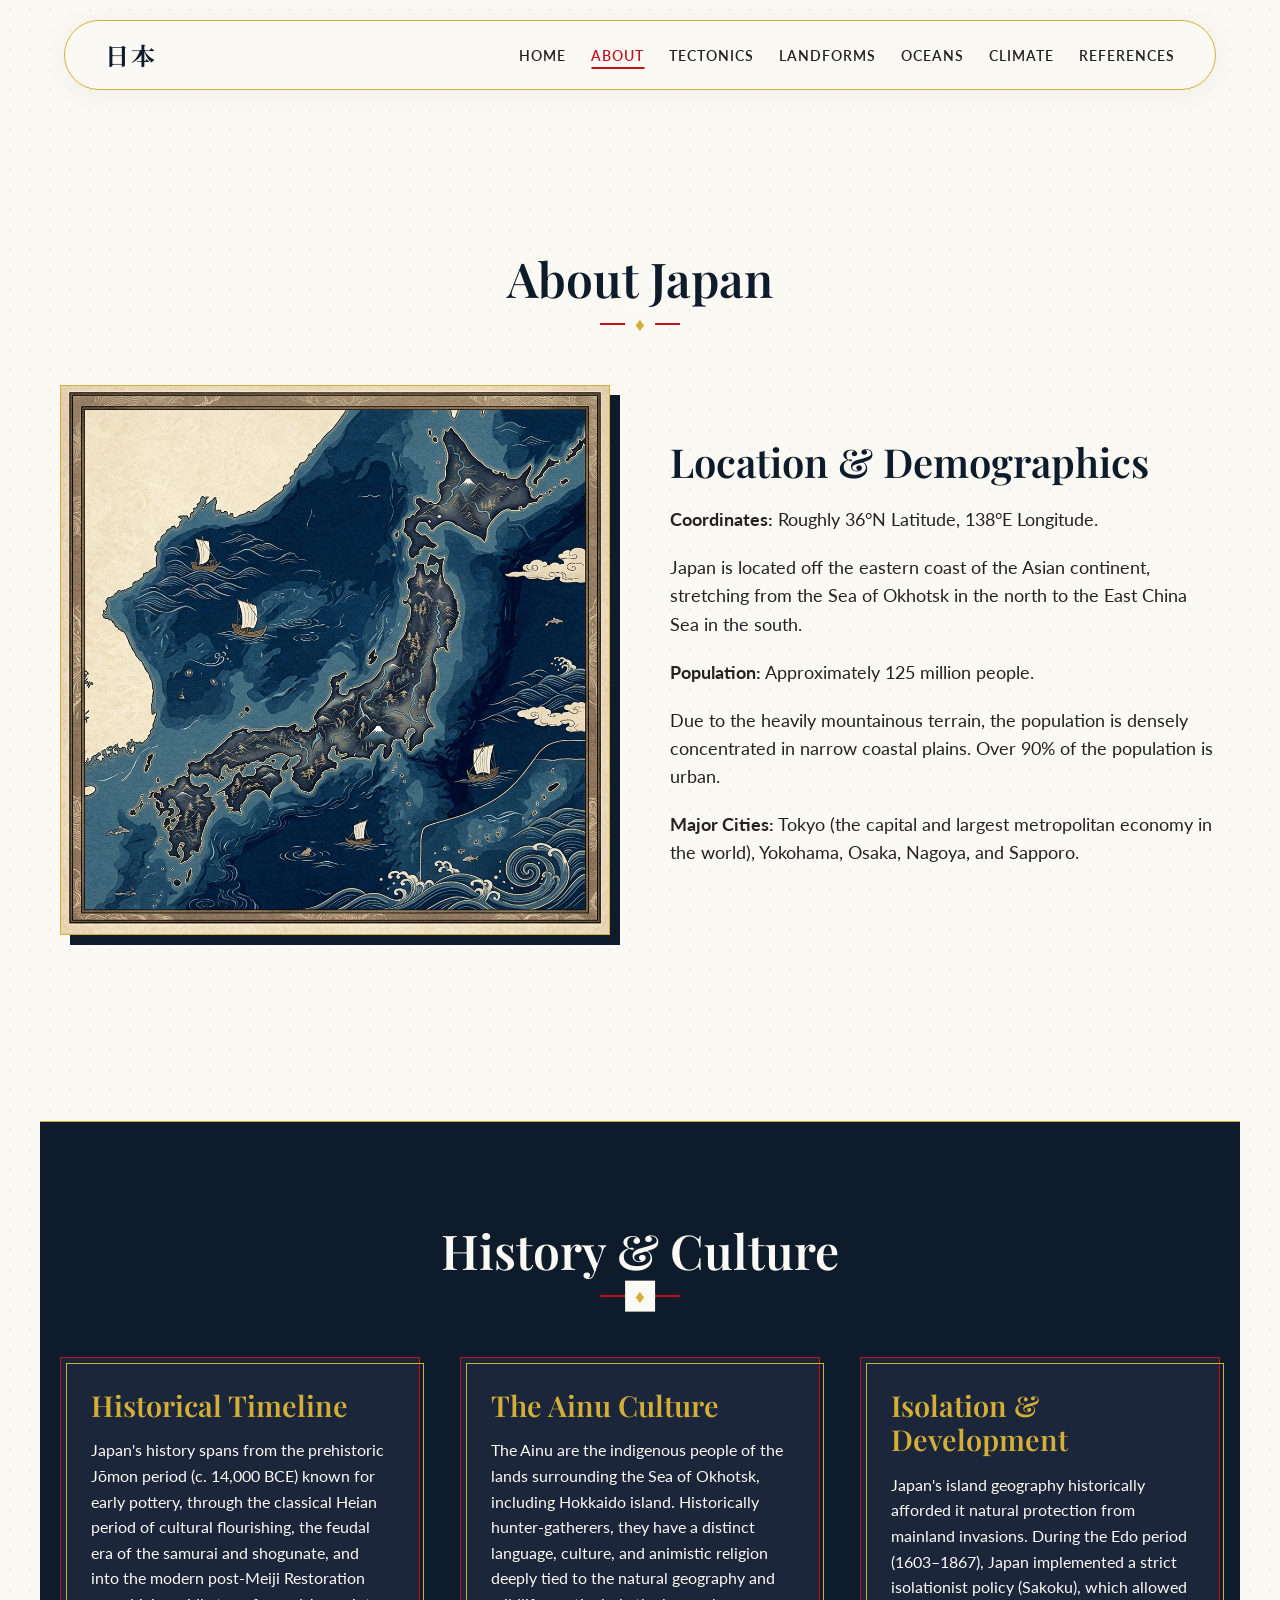
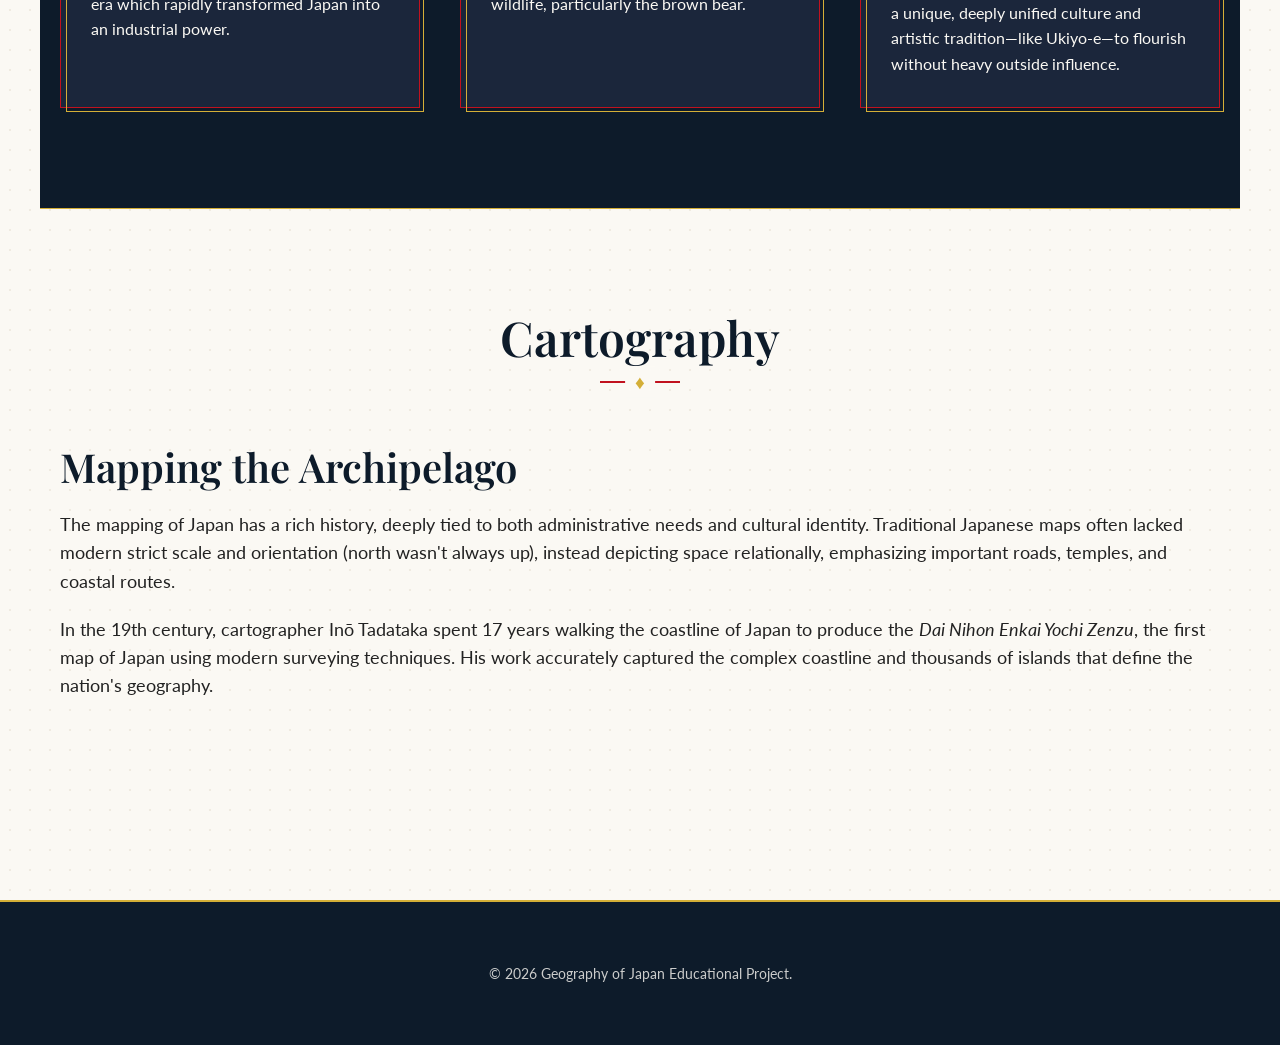
==== about.html @ 027a920c "1st draft w/ less animation" ====
<!DOCTYPE html>
<html lang="en">
<head>
  <meta charset="UTF-8">
  <meta name="viewport" content="width=device-width, initial-scale=1.0">
  <title>Geography of Japan | About</title>
  <link rel="stylesheet" href="style.css">
</head>
<body>

  <header>
    <div class="logo">日本</div>
    <nav>
      <ul>
        <li><a href="index.html">Home</a></li>
        <li><a href="about.html" class="active">About</a></li>
        <li><a href="geographic.html">Tectonics</a></li>
        <li><a href="water.html">Landforms</a></li>
        <li><a href="ocean.html">Oceans</a></li>
        <li><a href="climate.html">Climate</a></li>
        <li><a href="references.html">References</a></li>
      </ul>
    </nav>
  </header>

  <main style="padding-top: 150px;">
    
    <section>
      <div class="section-header fade-in">
        <h2>About Japan</h2>
        <div class="divider"></div>
      </div>
      
      <div class="split-layout fade-in">
        <div class="split-image">
          <img src="assets/images/map.png" alt="Stylized map of Japan">
        </div>
        <div class="split-text">
          <h3>Location & Demographics</h3>
          <p><strong>Coordinates:</strong> Roughly 36°N Latitude, 138°E Longitude.</p>
          <p>Japan is located off the eastern coast of the Asian continent, stretching from the Sea of Okhotsk in the north to the East China Sea in the south.</p>
          <p><strong>Population:</strong> Approximately 125 million people.</p>
          <p>Due to the heavily mountainous terrain, the population is densely concentrated in narrow coastal plains. Over 90% of the population is urban.</p>
          <p><strong>Major Cities:</strong> Tokyo (the capital and largest metropolitan economy in the world), Yokohama, Osaka, Nagoya, and Sapporo.</p>
        </div>
      </div>
    </section>

    <section class="dark-section">
      <div class="section-header fade-in">
        <h2>History & Culture</h2>
        <div class="divider"></div>
      </div>

      <div class="cards-grid">
        <div class="card fade-in">
          <h3>Historical Timeline</h3>
          <p>Japan's history spans from the prehistoric Jōmon period (c. 14,000 BCE) known for early pottery, through the classical Heian period of cultural flourishing, the feudal era of the samurai and shogunate, and into the modern post-Meiji Restoration era which rapidly transformed Japan into an industrial power.</p>
        </div>
        <div class="card fade-in">
          <h3>The Ainu Culture</h3>
          <p>The Ainu are the indigenous people of the lands surrounding the Sea of Okhotsk, including Hokkaido island. Historically hunter-gatherers, they have a distinct language, culture, and animistic religion deeply tied to the natural geography and wildlife, particularly the brown bear.</p>
        </div>
        <div class="card fade-in">
          <h3>Isolation & Development</h3>
          <p>Japan's island geography historically afforded it natural protection from mainland invasions. During the Edo period (1603–1867), Japan implemented a strict isolationist policy (Sakoku), which allowed a unique, deeply unified culture and artistic tradition—like Ukiyo-e—to flourish without heavy outside influence.</p>
        </div>
      </div>
    </section>

    <section>
      <div class="section-header fade-in">
        <h2>Cartography</h2>
        <div class="divider"></div>
      </div>
      
      <div class="split-layout reverse fade-in">
        <div class="split-text">
          <h3>Mapping the Archipelago</h3>
          <p>The mapping of Japan has a rich history, deeply tied to both administrative needs and cultural identity. Traditional Japanese maps often lacked modern strict scale and orientation (north wasn't always up), instead depicting space relationally, emphasizing important roads, temples, and coastal routes.</p>
          <p>In the 19th century, cartographer Inō Tadataka spent 17 years walking the coastline of Japan to produce the <em>Dai Nihon Enkai Yochi Zenzu</em>, the first map of Japan using modern surveying techniques. His work accurately captured the complex coastline and thousands of islands that define the nation's geography.</p>
        </div>
      </div>
    </section>

  </main>

  <footer>
    <p>&copy; 2026 Geography of Japan Educational Project.</p>
  </footer>

  <script src="script.js"></script>
</body>
</html>
---- style.css ----
@import url('https://fonts.googleapis.com/css2?family=Playfair+Display:ital,wght@0,400;0,600;0,700;1,400&family=Noto+Serif+JP:wght@300;400;600;700&family=Lato:wght@300;400;700&display=swap');

:root {
  --bg-cream: #fbf9f4;
  --bg-cream-dark: #f0ebe1;
  --indigo: #0d1b2a;
  --indigo-light: #1b263b;
  --crimson: #c1121f;
  --crimson-dark: #780000;
  --gold: #d4af37;
  --text-dark: #222222;
  --text-light: #fbf9f4;
  
  --font-heading: 'Playfair Display', 'Noto Serif JP', serif;
  --font-body: 'Lato', sans-serif;
  
  --border-gold: 1px solid var(--gold);
}

* {
  margin: 0;
  padding: 0;
  box-sizing: border-box;
}

body {
  font-family: var(--font-body);
  background-color: var(--bg-cream);
  color: var(--text-dark);
  line-height: 1.6;
  overflow-x: hidden;
  /* Subtle noise texture via multiple backgrounds */
  background-image: radial-gradient(var(--bg-cream-dark) 1px, transparent 1px);
  background-size: 20px 20px;
}

h1, h2, h3, h4, h5, h6 {
  font-family: var(--font-heading);
  font-weight: 600;
  line-height: 1.2;
}

a {
  text-decoration: none;
  color: inherit;
}

/* Navigation Bar */
header {
  position: fixed;
  top: 20px;
  left: 50%;
  transform: translateX(-50%);
  width: 90%;
  max-width: 1200px;
  background-color: rgba(251, 249, 244, 0.95);
  backdrop-filter: blur(10px);
  border: var(--border-gold);
  border-radius: 40px;
  padding: 15px 40px;
  display: flex;
  justify-content: space-between;
  align-items: center;
  z-index: 1000;
  box-shadow: 0 4px 30px rgba(0, 0, 0, 0.05);
  transition: all 0.3s ease;
}

.logo {
  font-family: var(--font-heading);
  font-size: 1.5rem;
  font-weight: 700;
  color: var(--indigo);
  letter-spacing: 2px;
}

nav ul {
  display: flex;
  list-style: none;
  gap: 25px;
}

nav a {
  font-size: 0.9rem;
  font-weight: 600;
  text-transform: uppercase;
  letter-spacing: 1px;
  color: var(--text-dark);
  position: relative;
  padding-bottom: 5px;
  transition: color 0.3s ease;
}

nav a::after {
  content: '';
  position: absolute;
  bottom: 0;
  left: 50%;
  width: 0;
  height: 2px;
  background-color: var(--crimson);
  transition: all 0.3s ease;
  transform: translateX(-50%);
}

nav a:hover, nav a.active {
  color: var(--crimson);
}

nav a:hover::after, nav a.active::after {
  width: 100%;
}

/* Buttons */
.btn {
  display: inline-block;
  padding: 12px 30px;
  background-color: var(--indigo);
  color: var(--text-light);
  font-family: var(--font-heading);
  text-transform: uppercase;
  letter-spacing: 2px;
  border: 1px solid var(--indigo);
  border-radius: 0;
  position: relative;
  overflow: hidden;
  transition: all 0.4s ease;
  z-index: 1;
}

.btn::before {
  content: '';
  position: absolute;
  top: 0;
  left: 0;
  width: 0%;
  height: 100%;
  background-color: var(--crimson);
  transition: all 0.4s cubic-bezier(0.77, 0, 0.175, 1);
  z-index: -1;
}

.btn:hover {
  color: var(--text-light);
  border-color: var(--crimson);
}

.btn:hover::before {
  width: 100%;
}

/* Hero Section */
.hero {
  min-height: 100vh;
  display: flex;
  align-items: center;
  justify-content: center;
  position: relative;
  padding: 0 20px;
  border-bottom: var(--border-gold);
}

.hero-bg {
  position: absolute;
  top: 0;
  left: 0;
  width: 100%;
  height: 100%;
  object-fit: cover;
  z-index: -2;
}

.hero-overlay {
  position: absolute;
  top: 0;
  left: 0;
  width: 100%;
  height: 100%;
  background: linear-gradient(to bottom, rgba(251, 249, 244, 0.4), rgba(251, 249, 244, 0.9));
  z-index: -1;
}

.hero-content {
  text-align: center;
  max-width: 800px;
  margin-top: 50px;
}

.hero-subtitle {
  font-family: var(--font-body);
  color: var(--crimson);
  text-transform: uppercase;
  letter-spacing: 4px;
  font-size: 1.1rem;
  margin-bottom: 20px;
  display: block;
}

.hero-title {
  font-size: 5rem;
  color: var(--indigo);
  margin-bottom: 40px;
  text-shadow: 2px 2px 4px rgba(0,0,0,0.1);
}

/* Sections */
section {
  padding: 100px 20px;
  max-width: 1200px;
  margin: 0 auto;
}

.section-header {
  text-align: center;
  margin-bottom: 60px;
}

.section-header h2 {
  font-size: 3rem;
  color: var(--indigo);
  margin-bottom: 15px;
}

.section-header .divider {
  height: 2px;
  width: 80px;
  background-color: var(--crimson);
  margin: 0 auto;
  position: relative;
}

.section-header .divider::before {
  content: '♦';
  color: var(--gold);
  position: absolute;
  left: 50%;
  top: 50%;
  transform: translate(-50%, -50%);
  background-color: var(--bg-cream);
  padding: 0 10px;
  font-size: 1.2rem;
}

/* Cards */
.cards-grid {
  display: grid;
  grid-template-columns: repeat(auto-fit, minmax(300px, 1fr));
  gap: 40px;
}

.card {
  background-color: var(--bg-cream);
  border: var(--border-gold);
  padding: 30px;
  position: relative;
  transition: transform 0.3s ease, box-shadow 0.3s ease;
}

.card::before {
  content: '';
  position: absolute;
  top: 5px;
  left: 5px;
  right: -5px;
  bottom: -5px;
  border: 1px solid var(--indigo);
  z-index: -1;
  transition: all 0.3s ease;
}

.card:hover {
  transform: translateY(-10px);
}

.card:hover::before {
  top: 10px;
  left: 10px;
  right: -10px;
  bottom: -10px;
  background-color: rgba(193, 18, 31, 0.05);
}

.card h3 {
  font-size: 1.8rem;
  color: var(--indigo);
  margin-bottom: 15px;
}

/* Two Column Layout */
.split-layout {
  display: flex;
  gap: 60px;
  align-items: center;
  margin-bottom: 80px;
}

.split-layout.reverse {
  flex-direction: row-reverse;
}

.split-text {
  flex: 1;
}

.split-text h3 {
  font-size: 2.5rem;
  color: var(--indigo);
  margin-bottom: 20px;
}

.split-text p {
  font-size: 1.1rem;
  margin-bottom: 20px;
}

.split-image {
  flex: 1;
  position: relative;
}

.split-image img {
  width: 100%;
  height: auto;
  border: var(--border-gold);
  box-shadow: 10px 10px 0 var(--indigo);
}

/* Dark Sections */
.dark-section {
  background-color: var(--indigo);
  color: var(--text-light);
  border-top: var(--border-gold);
  border-bottom: var(--border-gold);
  background-image: none; /* remove noise for dark sections */
}

.dark-section .section-header h2 {
  color: var(--bg-cream);
}

.dark-section .card {
  background-color: var(--indigo-light);
  border-color: var(--crimson);
}

.dark-section .card::before {
  border-color: var(--gold);
}

.dark-section .card h3 {
  color: var(--gold);
}

/* Footer */
footer {
  background-color: var(--indigo);
  color: var(--bg-cream);
  text-align: center;
  padding: 60px 20px;
  border-top: 2px solid var(--gold);
}

footer p {
  opacity: 0.8;
  font-size: 0.9rem;
}

/* Animations */
.fade-in {
  opacity: 0;
  transform: translateY(30px);
  transition: opacity 1s ease, transform 1s ease;
}

.fade-in.appear {
  opacity: 1;
  transform: translateY(0);
}

/* Responsive */
@media (max-width: 900px) {
  .hero-title {
    font-size: 3.5rem;
  }
  .split-layout, .split-layout.reverse {
    flex-direction: column;
  }
  header {
    width: 95%;
    padding: 15px 20px;
  }
  nav ul {
    gap: 15px;
  }
  nav a {
    font-size: 0.8rem;
  }
}

@media (max-width: 600px) {
  nav {
    display: none; /* Add a hamburger menu in real scenario, keeping it simple for now */
  }
}
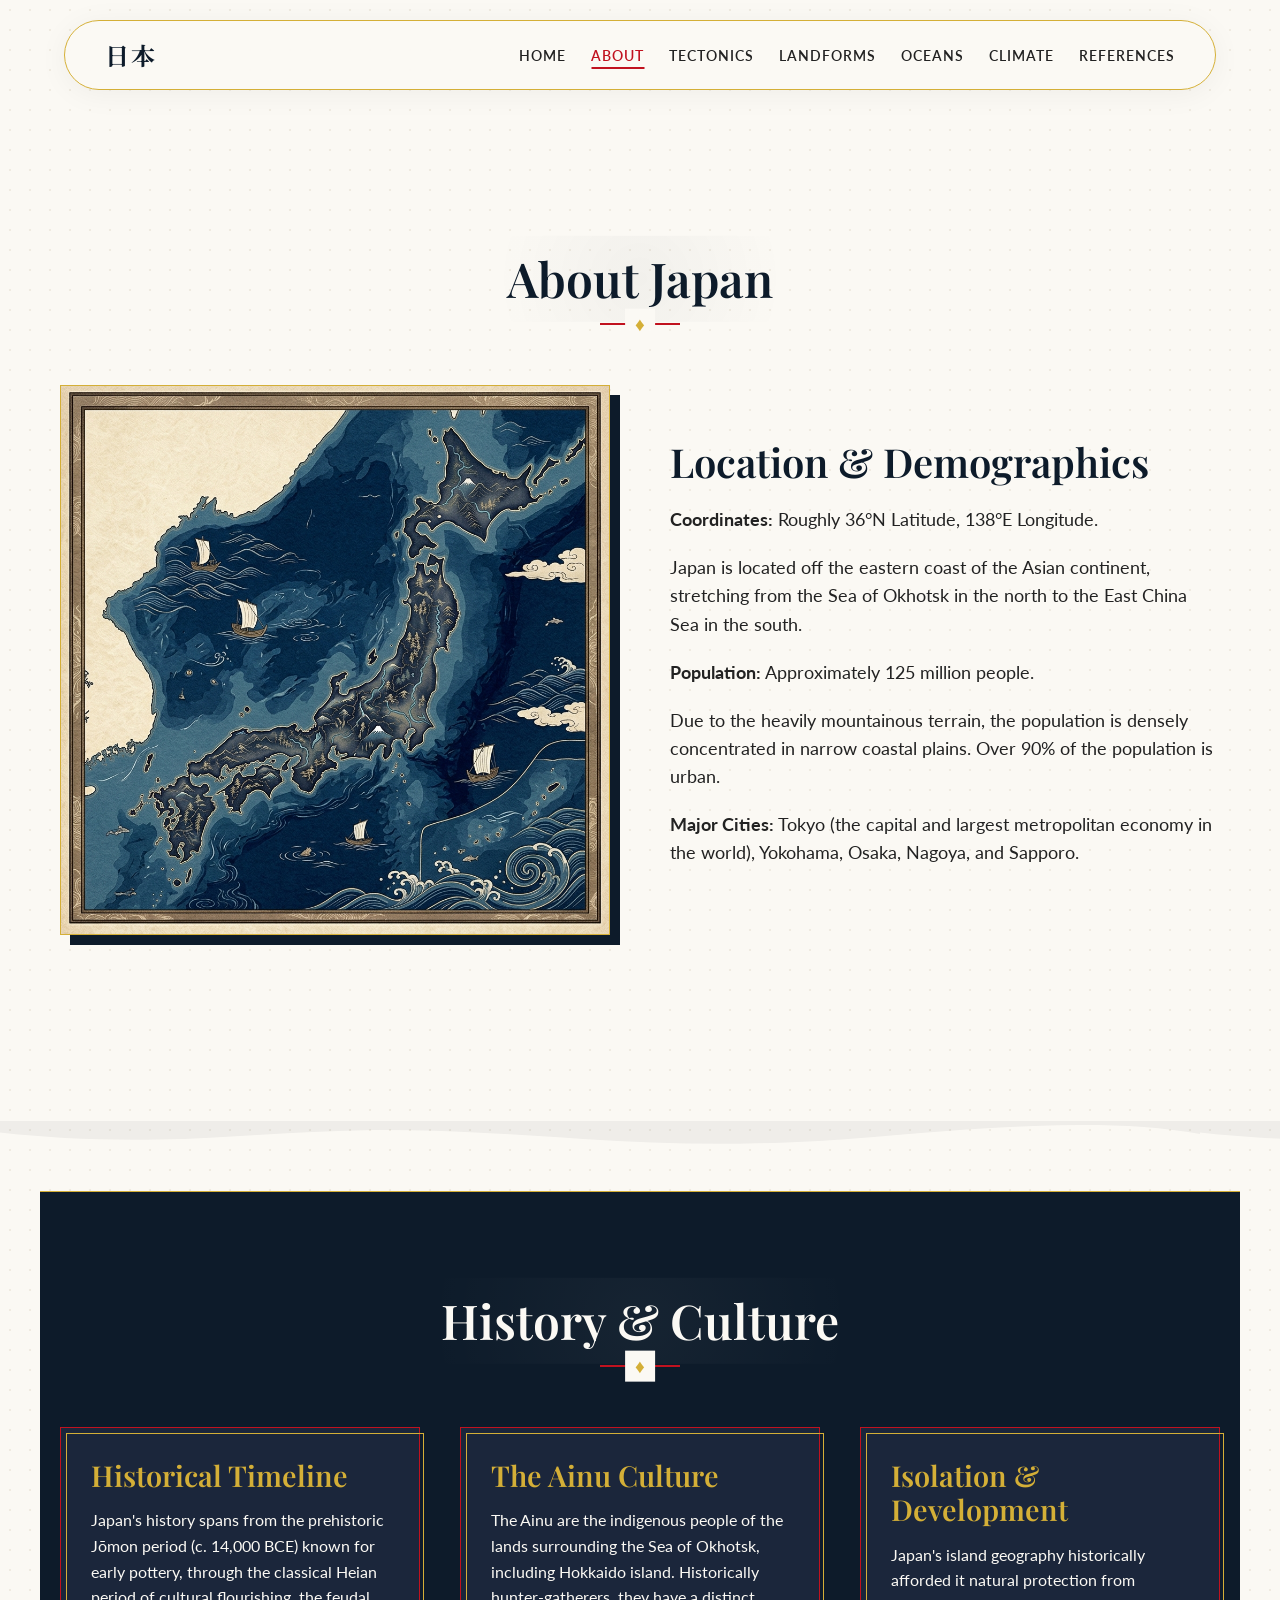
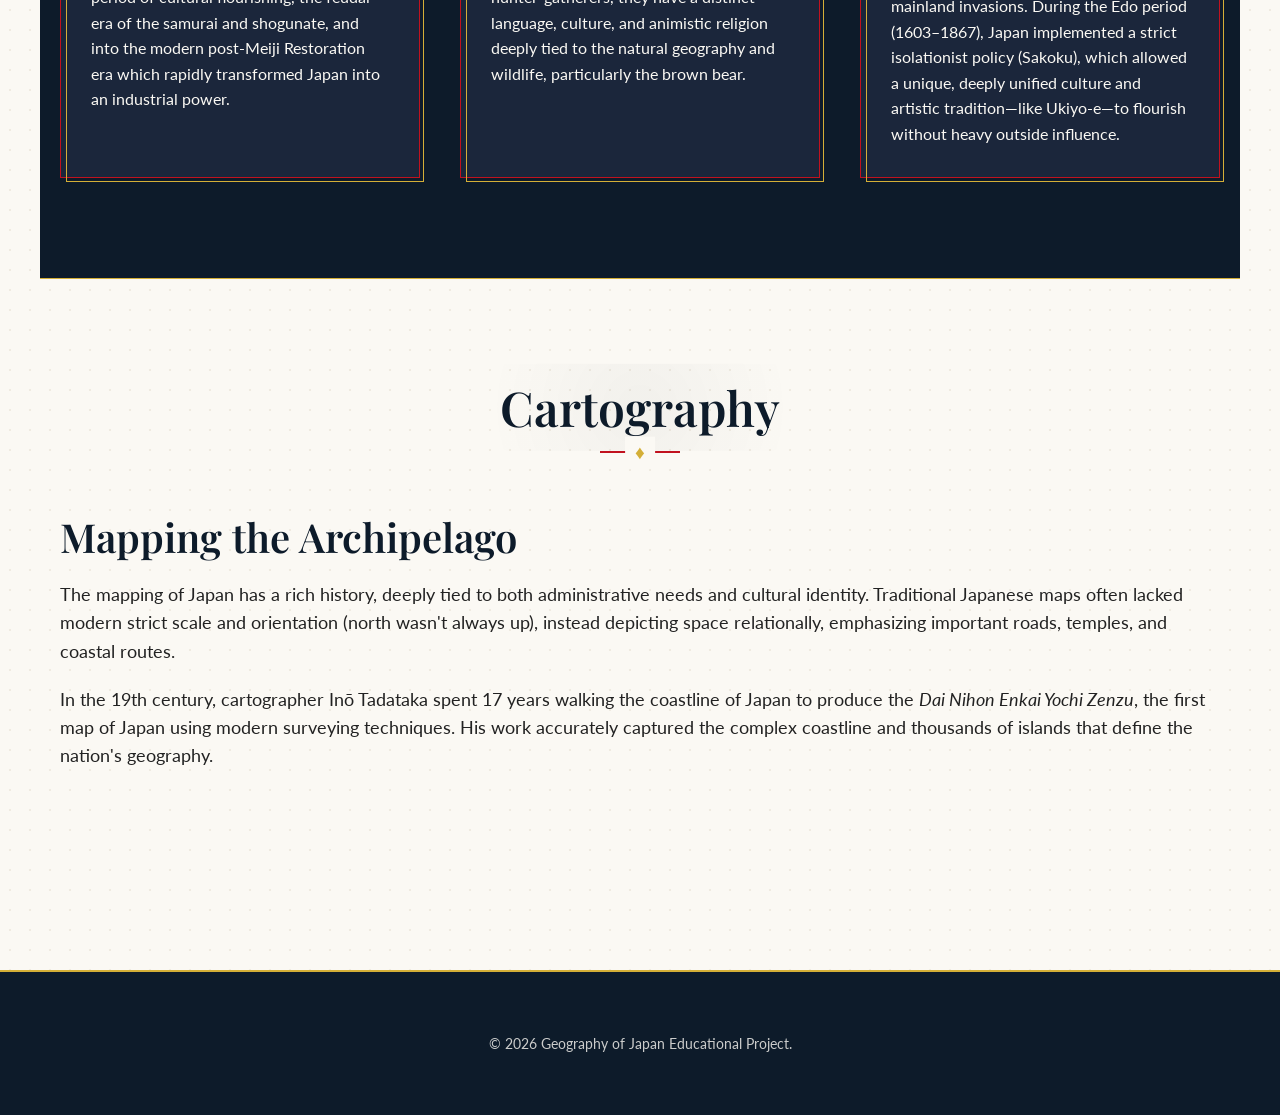
==== commit 61446a6e: "Draft 2" ====
--- a/about.html
+++ b/about.html
@@ -23,7 +23,8 @@
     </nav>
   </header>
 
-  <main style="padding-top: 150px;">
+  <main style="padding-top: 150px; position: relative;">
+    <div class="particles-container" data-type="subtle"></div>
     
     <section>
       <div class="section-header fade-in">
@@ -33,7 +34,7 @@
       
       <div class="split-layout fade-in">
         <div class="split-image">
-          <img src="assets/images/map.png" alt="Stylized map of Japan">
+          <img src="assets/images/map.png" alt="Stylized map of Japan" class="reveal-ink parallax-img">
         </div>
         <div class="split-text">
           <h3>Location & Demographics</h3>
@@ -46,6 +47,7 @@
       </div>
     </section>
 
+    <div class="wave-divider"></div>
     <section class="dark-section">
       <div class="section-header fade-in">
         <h2>History & Culture</h2>
--- a/style.css
+++ b/style.css
@@ -241,6 +241,34 @@
   font-size: 1.2rem;
 }
 
+.section-header h2 {
+  font-size: 3rem;
+  color: var(--indigo);
+  margin-bottom: 15px;
+  position: relative;
+  display: inline-block;
+}
+
+.section-header h2::before {
+  content: '';
+  position: absolute;
+  top: 50%; left: 50%;
+  transform: translate(-50%, -50%);
+  width: 150%; height: 150%;
+  background: radial-gradient(circle, rgba(13, 27, 42, 0.04) 0%, transparent 70%);
+  z-index: -1;
+  animation: mistPulse 8s ease-in-out infinite alternate;
+  pointer-events: none;
+}
+.dark-section .section-header h2::before {
+  background: radial-gradient(circle, rgba(251, 249, 244, 0.04) 0%, transparent 70%);
+}
+
+@keyframes mistPulse {
+  0% { transform: translate(-50%, -50%) scale(1); opacity: 0.5; }
+  100% { transform: translate(-50%, -50%) scale(1.2); opacity: 1; }
+}
+
 /* Cards */
 .cards-grid {
   display: grid;
@@ -365,16 +393,217 @@
   font-size: 0.9rem;
 }
 
-/* Animations */
-.fade-in {
-  opacity: 0;
-  transform: translateY(30px);
-  transition: opacity 1s ease, transform 1s ease;
-}
-
-.fade-in.appear {
-  opacity: 1;
-  transform: translateY(0);
+/* Animations & Reduced Motion */
+@media (prefers-reduced-motion: no-preference) {
+  /* Page Load */
+  body {
+    animation: pageFadeIn 1.2s ease-out forwards;
+  }
+  @keyframes pageFadeIn {
+    from { opacity: 0; }
+    to { opacity: 1; }
+  }
+
+  /* Fade & Slide Up */
+  .fade-in {
+    opacity: 0;
+    transform: translateY(30px);
+    transition: opacity 1s cubic-bezier(0.25, 1, 0.5, 1), transform 1s cubic-bezier(0.25, 1, 0.5, 1);
+  }
+  .fade-in.appear {
+    opacity: 1;
+    transform: translateY(0);
+  }
+
+  /* Reveal Ink - updated to fix image loading bug */
+  .reveal-ink {
+    opacity: 0;
+    filter: blur(10px);
+    transform: scale(0.98);
+    transition: opacity 1.5s ease, filter 1.5s ease, transform 1.5s cubic-bezier(0.25, 1, 0.5, 1);
+  }
+  .reveal-ink.appear {
+    opacity: 1;
+    filter: blur(0);
+    transform: scale(1);
+  }
+
+  /* Hero Animations */
+  .hero-content .hero-subtitle {
+    opacity: 0;
+    animation: fadeInUp 1.5s 0.5s cubic-bezier(0.25, 1, 0.5, 1) forwards;
+  }
+  .hero-content .hero-title {
+    opacity: 0;
+    animation: fadeInUp 1.5s 0.8s cubic-bezier(0.25, 1, 0.5, 1) forwards;
+  }
+  .hero-content .btn {
+    opacity: 0;
+    animation: fadeInUp 1.5s 1.1s cubic-bezier(0.25, 1, 0.5, 1) forwards;
+  }
+  @keyframes fadeInUp {
+    from { opacity: 0; transform: translateY(20px); }
+    to { opacity: 1; transform: translateY(0); }
+  }
+
+  /* Hero Image Float */
+  .hero-bg {
+    animation: slowFloat 20s ease-in-out infinite alternate;
+    transform-origin: center;
+  }
+  @keyframes slowFloat {
+    from { transform: scale(1.02) translate(0, 0); }
+    to { transform: scale(1.05) translate(-1%, -1%); }
+  }
+
+  /* Clouds */
+  .clouds-container {
+    position: absolute;
+    top: 0; left: 0; width: 100%; height: 100%;
+    overflow: hidden;
+    z-index: -1;
+    pointer-events: none;
+  }
+  .cloud {
+    position: absolute;
+    background: radial-gradient(circle, rgba(251,249,244,0.6) 0%, transparent 70%);
+    border-radius: 50%;
+    filter: blur(20px);
+    animation: floatCloud linear infinite;
+  }
+  @keyframes floatCloud {
+    0% { transform: translateX(-20vw); opacity: 0; }
+    10% { opacity: 1; }
+    90% { opacity: 1; }
+    100% { transform: translateX(100vw); opacity: 0; }
+  }
+
+  /* Particles */
+  .particles-container {
+    position: absolute;
+    top: 0; left: 0; width: 100%; height: 100%;
+    overflow: hidden;
+    pointer-events: none;
+    z-index: 0;
+  }
+  .particle {
+    position: absolute;
+    opacity: 0;
+    pointer-events: none;
+    animation: drift linear infinite;
+  }
+  @keyframes drift {
+    0% { transform: translate(0, -50px) rotate(0deg); opacity: 0; }
+    10% { opacity: 0.6; }
+    90% { opacity: 0.6; }
+    100% { transform: translate(150px, 100vh) rotate(360deg); opacity: 0; }
+  }
+  @keyframes driftDown {
+    0% { transform: translate(0, -50px); opacity: 0; }
+    10% { opacity: 0.8; }
+    90% { opacity: 0.8; }
+    100% { transform: translate(50px, 100vh); opacity: 0; }
+  }
+  @keyframes driftUp {
+    0% { transform: translate(0, 100%) scale(1); opacity: 0; }
+    20% { opacity: 0.5; }
+    80% { opacity: 0.5; }
+    100% { transform: translate(-50px, -100%) scale(2); opacity: 0; }
+  }
+
+  /* Ocean Shimmer & Water Ripple */
+  .shimmer-overlay {
+    position: absolute;
+    top: 0; left: 0; width: 100%; height: 100%;
+    background: linear-gradient(45deg, transparent 40%, rgba(255,255,255,0.1) 50%, transparent 60%);
+    background-size: 200% 200%;
+    animation: shimmerWave 5s infinite;
+    pointer-events: none;
+  }
+  @keyframes shimmerWave {
+    0% { background-position: 200% 0; }
+    100% { background-position: -200% 0; }
+  }
+
+  /* Sakura Mouse Trail */
+  .sakura-trail-petal {
+    position: absolute;
+    background-color: #ffb7c5;
+    border-radius: 50% 0 50% 50%;
+    pointer-events: none;
+    z-index: 9999;
+    box-shadow: inset 0 0 3px rgba(255, 105, 180, 0.4);
+    animation: petalFade 1.5s ease-out forwards;
+  }
+  @keyframes petalFade {
+    0% { opacity: 0.8; transform: translate(-50%, -50%) scale(1) translateY(0) rotate(var(--start-rot)); }
+    100% { opacity: 0; transform: translate(-50%, -50%) scale(0.5) translateY(30px) rotate(var(--end-rot)); }
+  }
+
+  /* Koi Fish Animation */
+  .koi-container {
+    position: absolute;
+    top: 0; left: 0; width: 100%; height: 100%;
+    overflow: hidden;
+    z-index: -1;
+    pointer-events: none;
+  }
+  .koi-fish {
+    position: absolute;
+    width: 60px;
+    height: 30px;
+    background: url('data:image/svg+xml;utf8,<svg xmlns="http://www.w3.org/2000/svg" viewBox="0 0 100 50"><path d="M10,25 C20,10 40,0 70,25 C40,50 20,40 10,25 Z M70,25 C80,20 90,10 95,5 C90,15 85,30 70,25 Z M70,25 C80,30 90,40 95,45 C90,35 85,20 70,25 Z M20,25 L5,15 C10,20 10,30 5,35 Z" fill="%23c1121f" opacity="0.15"/></svg>') no-repeat center center;
+    background-size: contain;
+    animation: swimKoi linear infinite;
+  }
+  .koi-fish.fish1 {
+    top: 20%;
+    animation-duration: 40s;
+    animation-delay: 0s;
+  }
+  .koi-fish.fish2 {
+    top: 60%;
+    animation-duration: 55s;
+    animation-delay: -15s;
+    transform: scale(0.8);
+  }
+  .koi-fish.fish3 {
+    top: 80%;
+    animation-duration: 45s;
+    animation-delay: -5s;
+    transform: scale(1.2);
+  }
+  @keyframes swimKoi {
+    0% { left: -10%; transform: translateY(0) rotate(5deg) scale(var(--scale, 1)); }
+    25% { left: 20%; transform: translateY(-20px) rotate(0deg) scale(var(--scale, 1)); }
+    50% { left: 50%; transform: translateY(10px) rotate(5deg) scale(var(--scale, 1)); }
+    75% { left: 80%; transform: translateY(-10px) rotate(0deg) scale(var(--scale, 1)); }
+    100% { left: 110%; transform: translateY(0) rotate(5deg) scale(var(--scale, 1)); }
+  }
+
+  /* Animated Wave Divider */
+  .wave-divider {
+    width: 100%;
+    height: 30px;
+    background: url('data:image/svg+xml;utf8,<svg viewBox="0 0 1200 120" xmlns="http://www.w3.org/2000/svg" preserveAspectRatio="none"><path d="M0,0V46.29c47.79,22.2,103.59,32.17,158,28,70.36-5.37,136.33-33.31,206.8-37.5C438.64,32.43,512.34,53.67,583,72.05c69.27,18,138.3,24.88,209.4,13.08,36.15-6,69.85-17.84,104.45-29.34C989.49,25,1113-14.29,1200,52.47V0Z" fill="%230d1b2a" opacity="0.05"/></svg>') repeat-x;
+    background-size: 1200px 30px;
+    animation: waveFlow 25s linear infinite;
+    margin-bottom: 40px;
+  }
+  .dark-section .wave-divider {
+    background: url('data:image/svg+xml;utf8,<svg viewBox="0 0 1200 120" xmlns="http://www.w3.org/2000/svg" preserveAspectRatio="none"><path d="M0,0V46.29c47.79,22.2,103.59,32.17,158,28,70.36-5.37,136.33-33.31,206.8-37.5C438.64,32.43,512.34,53.67,583,72.05c69.27,18,138.3,24.88,209.4,13.08,36.15-6,69.85-17.84,104.45-29.34C989.49,25,1113-14.29,1200,52.47V0Z" fill="%23fbf9f4" opacity="0.05"/></svg>') repeat-x;
+    background-size: 1200px 30px;
+  }
+  @keyframes waveFlow {
+    0% { background-position-x: 0; }
+    100% { background-position-x: 1200px; }
+  }
+}
+
+/* Fallback for reduced motion */
+@media (prefers-reduced-motion: reduce) {
+  .fade-in, .reveal-ink { opacity: 1; transform: none; filter: none; clip-path: none; }
+  .particles-container, .wave-divider, .clouds-container, .shimmer-overlay, .sakura-trail-petal, .koi-container { display: none; }
 }
 
 /* Responsive */
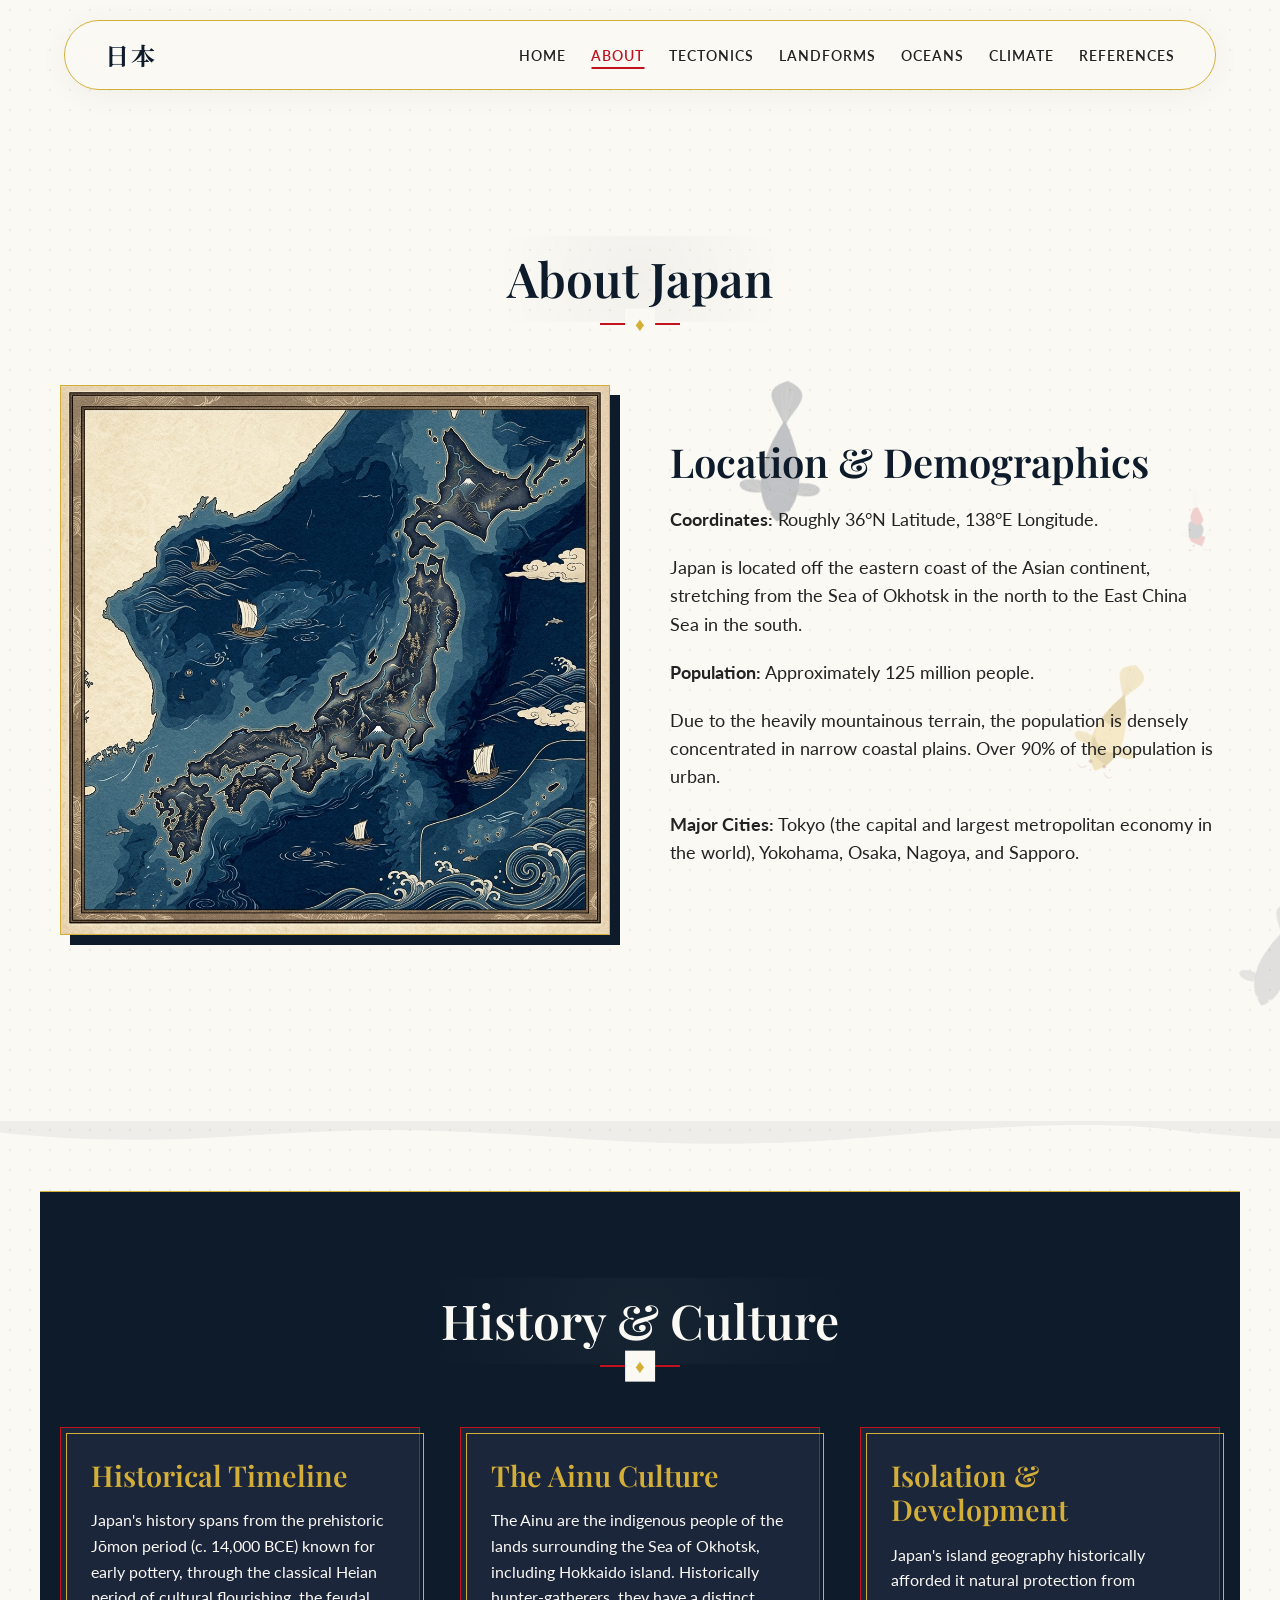
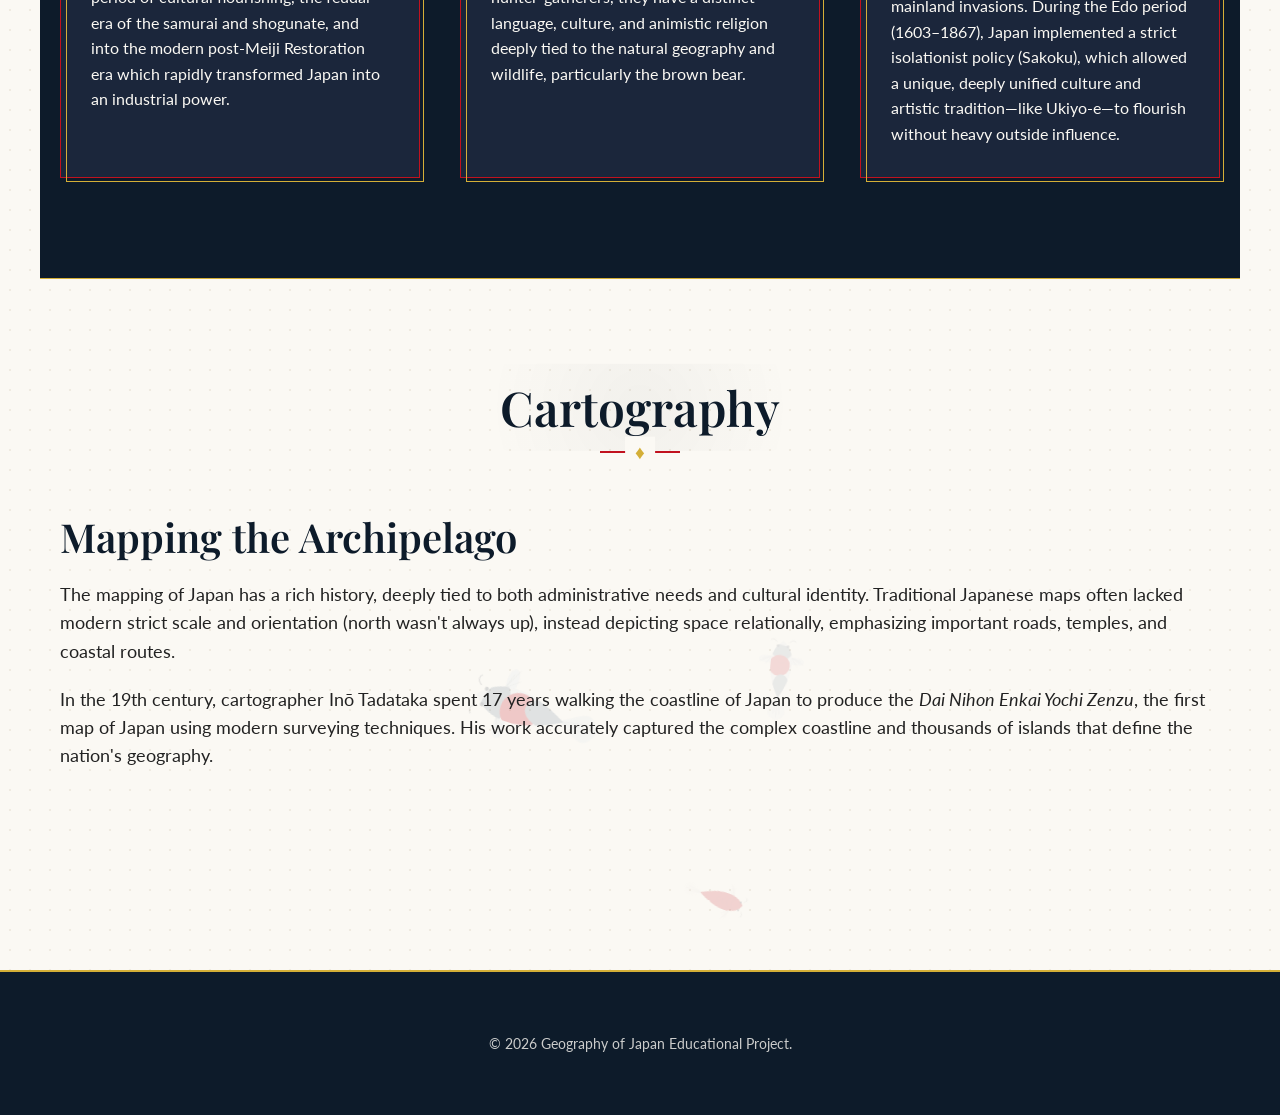
==== commit 28eedf57: "3rd Draft" ====
--- a/about.html
+++ b/about.html
@@ -23,8 +23,9 @@
     </nav>
   </header>
 
-  <main style="padding-top: 150px; position: relative;">
+  <main style="padding-top: 150px; position: relative; overflow: hidden;">
     <div class="particles-container" data-type="subtle"></div>
+    <div class="koi-container"></div>
     
     <section>
       <div class="section-header fade-in">
--- a/style.css
+++ b/style.css
@@ -548,37 +548,51 @@
     z-index: -1;
     pointer-events: none;
   }
-  .koi-fish {
-    position: absolute;
-    width: 60px;
-    height: 30px;
-    background: url('data:image/svg+xml;utf8,<svg xmlns="http://www.w3.org/2000/svg" viewBox="0 0 100 50"><path d="M10,25 C20,10 40,0 70,25 C40,50 20,40 10,25 Z M70,25 C80,20 90,10 95,5 C90,15 85,30 70,25 Z M70,25 C80,30 90,40 95,45 C90,35 85,20 70,25 Z M20,25 L5,15 C10,20 10,30 5,35 Z" fill="%23c1121f" opacity="0.15"/></svg>') no-repeat center center;
-    background-size: contain;
-    animation: swimKoi linear infinite;
-  }
-  .koi-fish.fish1 {
-    top: 20%;
-    animation-duration: 40s;
-    animation-delay: 0s;
-  }
-  .koi-fish.fish2 {
-    top: 60%;
-    animation-duration: 55s;
-    animation-delay: -15s;
-    transform: scale(0.8);
-  }
-  .koi-fish.fish3 {
-    top: 80%;
-    animation-duration: 45s;
-    animation-delay: -5s;
-    transform: scale(1.2);
-  }
-  @keyframes swimKoi {
-    0% { left: -10%; transform: translateY(0) rotate(5deg) scale(var(--scale, 1)); }
-    25% { left: 20%; transform: translateY(-20px) rotate(0deg) scale(var(--scale, 1)); }
-    50% { left: 50%; transform: translateY(10px) rotate(5deg) scale(var(--scale, 1)); }
-    75% { left: 80%; transform: translateY(-10px) rotate(0deg) scale(var(--scale, 1)); }
-    100% { left: 110%; transform: translateY(0) rotate(5deg) scale(var(--scale, 1)); }
+  .koi-wrapper {
+    position: absolute;
+    top: 0; left: 0;
+    pointer-events: none;
+    will-change: transform;
+  }
+  .koi-svg {
+    width: 100%; height: 100%;
+    transform-origin: 50% 30%;
+    animation: bodyWiggle var(--dur) ease-in-out var(--delay) infinite alternate;
+  }
+  @keyframes bodyWiggle {
+    0% { transform: rotate(-3deg); }
+    100% { transform: rotate(3deg); }
+  }
+  @keyframes tailSway {
+    0% { transform: rotate(-15deg); }
+    100% { transform: rotate(15deg); }
+  }
+  @keyframes finSway {
+    0% { transform: rotate(-10deg); }
+    100% { transform: rotate(20deg); }
+  }
+  @keyframes finSwayReverse {
+    0% { transform: rotate(10deg); }
+    100% { transform: rotate(-20deg); }
+  }
+
+  /* Water Ripple */
+  .water-ripple {
+    position: absolute;
+    border: 1px solid rgba(13, 27, 42, 0.2);
+    border-radius: 50%;
+    pointer-events: none;
+    transform: translate(-50%, -50%) scale(0);
+    opacity: 0;
+    animation: rippleExpand 4s cubic-bezier(0.25, 1, 0.5, 1) forwards;
+  }
+  .dark-section .water-ripple {
+    border-color: rgba(251, 249, 244, 0.2);
+  }
+  @keyframes rippleExpand {
+    0% { transform: translate(-50%, -50%) scale(0); opacity: 0; }
+    10% { opacity: 0.6; }
+    100% { transform: translate(-50%, -50%) scale(1.5); opacity: 0; }
   }
 
   /* Animated Wave Divider */
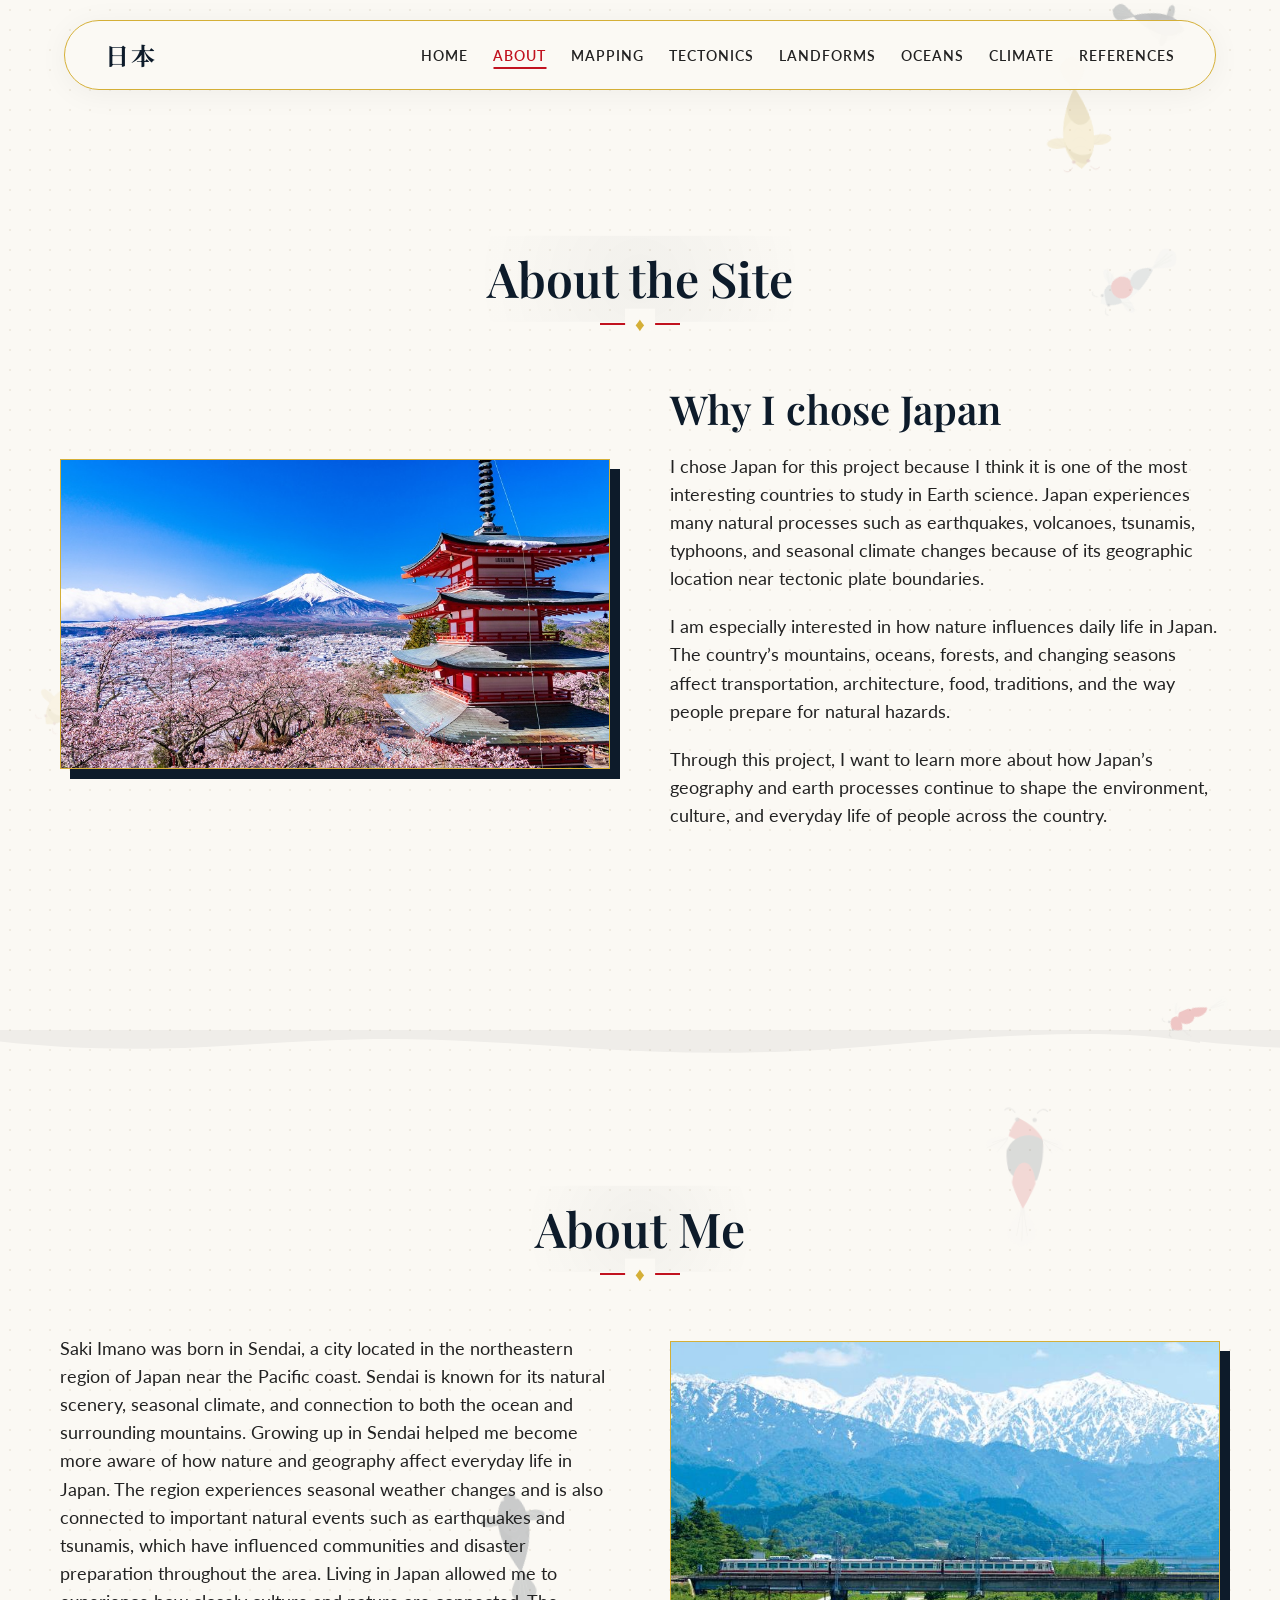
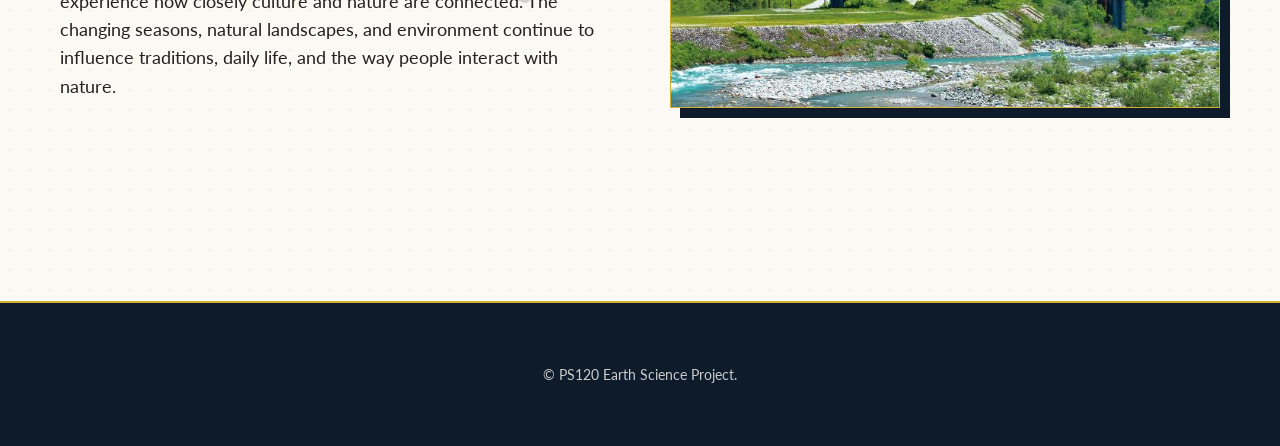
==== commit ec1ce4c0: "Week1 final draft" ====
--- a/about.html
+++ b/about.html
@@ -1,11 +1,13 @@
 <!DOCTYPE html>
 <html lang="en">
+
 <head>
   <meta charset="UTF-8">
   <meta name="viewport" content="width=device-width, initial-scale=1.0">
   <title>Geography of Japan | About</title>
   <link rel="stylesheet" href="style.css">
 </head>
+
 <body>
 
   <header>
@@ -14,6 +16,7 @@
       <ul>
         <li><a href="index.html">Home</a></li>
         <li><a href="about.html" class="active">About</a></li>
+        <li><a href="mapping.html">Mapping</a></li>
         <li><a href="geographic.html">Tectonics</a></li>
         <li><a href="water.html">Landforms</a></li>
         <li><a href="ocean.html">Oceans</a></li>
@@ -26,62 +29,53 @@
   <main style="padding-top: 150px; position: relative; overflow: hidden;">
     <div class="particles-container" data-type="subtle"></div>
     <div class="koi-container"></div>
-    
+
     <section>
       <div class="section-header fade-in">
-        <h2>About Japan</h2>
+        <h2>About the Site</h2>
         <div class="divider"></div>
       </div>
-      
+
       <div class="split-layout fade-in">
         <div class="split-image">
-          <img src="assets/images/map.png" alt="Stylized map of Japan" class="reveal-ink parallax-img">
+          <img src="assets/images/pagoda.png" alt="Stylized map of Japan" class="reveal-ink parallax-img">
         </div>
         <div class="split-text">
-          <h3>Location & Demographics</h3>
-          <p><strong>Coordinates:</strong> Roughly 36°N Latitude, 138°E Longitude.</p>
-          <p>Japan is located off the eastern coast of the Asian continent, stretching from the Sea of Okhotsk in the north to the East China Sea in the south.</p>
-          <p><strong>Population:</strong> Approximately 125 million people.</p>
-          <p>Due to the heavily mountainous terrain, the population is densely concentrated in narrow coastal plains. Over 90% of the population is urban.</p>
-          <p><strong>Major Cities:</strong> Tokyo (the capital and largest metropolitan economy in the world), Yokohama, Osaka, Nagoya, and Sapporo.</p>
+          <h3>Why I chose Japan</h3>
+          <p>I chose Japan for this project because I think it is one of the most interesting countries to study in
+            Earth science. Japan experiences many natural processes such as earthquakes, volcanoes, tsunamis, typhoons,
+            and seasonal climate changes because of its geographic location near tectonic plate boundaries.</p>
+          <p>I am especially interested in how nature influences daily life in Japan. The country’s mountains, oceans,
+            forests, and changing seasons affect transportation, architecture, food, traditions, and the way people
+            prepare for natural hazards.</p>
+          <p>Through this project, I want to learn more about how Japan’s geography and earth processes continue to
+            shape the environment, culture, and everyday life of people across the country.</p>
         </div>
       </div>
     </section>
 
     <div class="wave-divider"></div>
-    <section class="dark-section">
+
+
+    <section>
       <div class="section-header fade-in">
-        <h2>History & Culture</h2>
+        <h2>About Me</h2>
         <div class="divider"></div>
       </div>
 
-      <div class="cards-grid">
-        <div class="card fade-in">
-          <h3>Historical Timeline</h3>
-          <p>Japan's history spans from the prehistoric Jōmon period (c. 14,000 BCE) known for early pottery, through the classical Heian period of cultural flourishing, the feudal era of the samurai and shogunate, and into the modern post-Meiji Restoration era which rapidly transformed Japan into an industrial power.</p>
+      <div class="split-layout fade-in">
+        <div class="split-text">
+          <p>Saki Imano was born in Sendai, a city located in the northeastern region of Japan near the Pacific coast.
+            Sendai is known for its natural scenery, seasonal climate, and connection to both the ocean and surrounding
+            mountains. Growing up in Sendai helped me become more aware of how nature and geography affect everyday life
+            in Japan. The region experiences seasonal weather changes and is also connected to important natural events
+            such as earthquakes and tsunamis, which have influenced communities and disaster preparation throughout the
+            area. Living in Japan allowed me to experience how closely culture and nature are connected. The changing
+            seasons, natural landscapes, and environment continue to influence traditions, daily life, and the way
+            people interact with nature.</p>
         </div>
-        <div class="card fade-in">
-          <h3>The Ainu Culture</h3>
-          <p>The Ainu are the indigenous people of the lands surrounding the Sea of Okhotsk, including Hokkaido island. Historically hunter-gatherers, they have a distinct language, culture, and animistic religion deeply tied to the natural geography and wildlife, particularly the brown bear.</p>
-        </div>
-        <div class="card fade-in">
-          <h3>Isolation & Development</h3>
-          <p>Japan's island geography historically afforded it natural protection from mainland invasions. During the Edo period (1603–1867), Japan implemented a strict isolationist policy (Sakoku), which allowed a unique, deeply unified culture and artistic tradition—like Ukiyo-e—to flourish without heavy outside influence.</p>
-        </div>
-      </div>
-    </section>
-
-    <section>
-      <div class="section-header fade-in">
-        <h2>Cartography</h2>
-        <div class="divider"></div>
-      </div>
-      
-      <div class="split-layout reverse fade-in">
-        <div class="split-text">
-          <h3>Mapping the Archipelago</h3>
-          <p>The mapping of Japan has a rich history, deeply tied to both administrative needs and cultural identity. Traditional Japanese maps often lacked modern strict scale and orientation (north wasn't always up), instead depicting space relationally, emphasizing important roads, temples, and coastal routes.</p>
-          <p>In the 19th century, cartographer Inō Tadataka spent 17 years walking the coastline of Japan to produce the <em>Dai Nihon Enkai Yochi Zenzu</em>, the first map of Japan using modern surveying techniques. His work accurately captured the complex coastline and thousands of islands that define the nation's geography.</p>
+        <div class="split-image">
+          <img src="assets/images/train.jpg" alt="Train" class="reveal-ink parallax-img">
         </div>
       </div>
     </section>
@@ -89,9 +83,10 @@
   </main>
 
   <footer>
-    <p>&copy; 2026 Geography of Japan Educational Project.</p>
+    <p>&copy; PS120 Earth Science Project.</p>
   </footer>
 
   <script src="script.js"></script>
 </body>
-</html>
+
+</html>
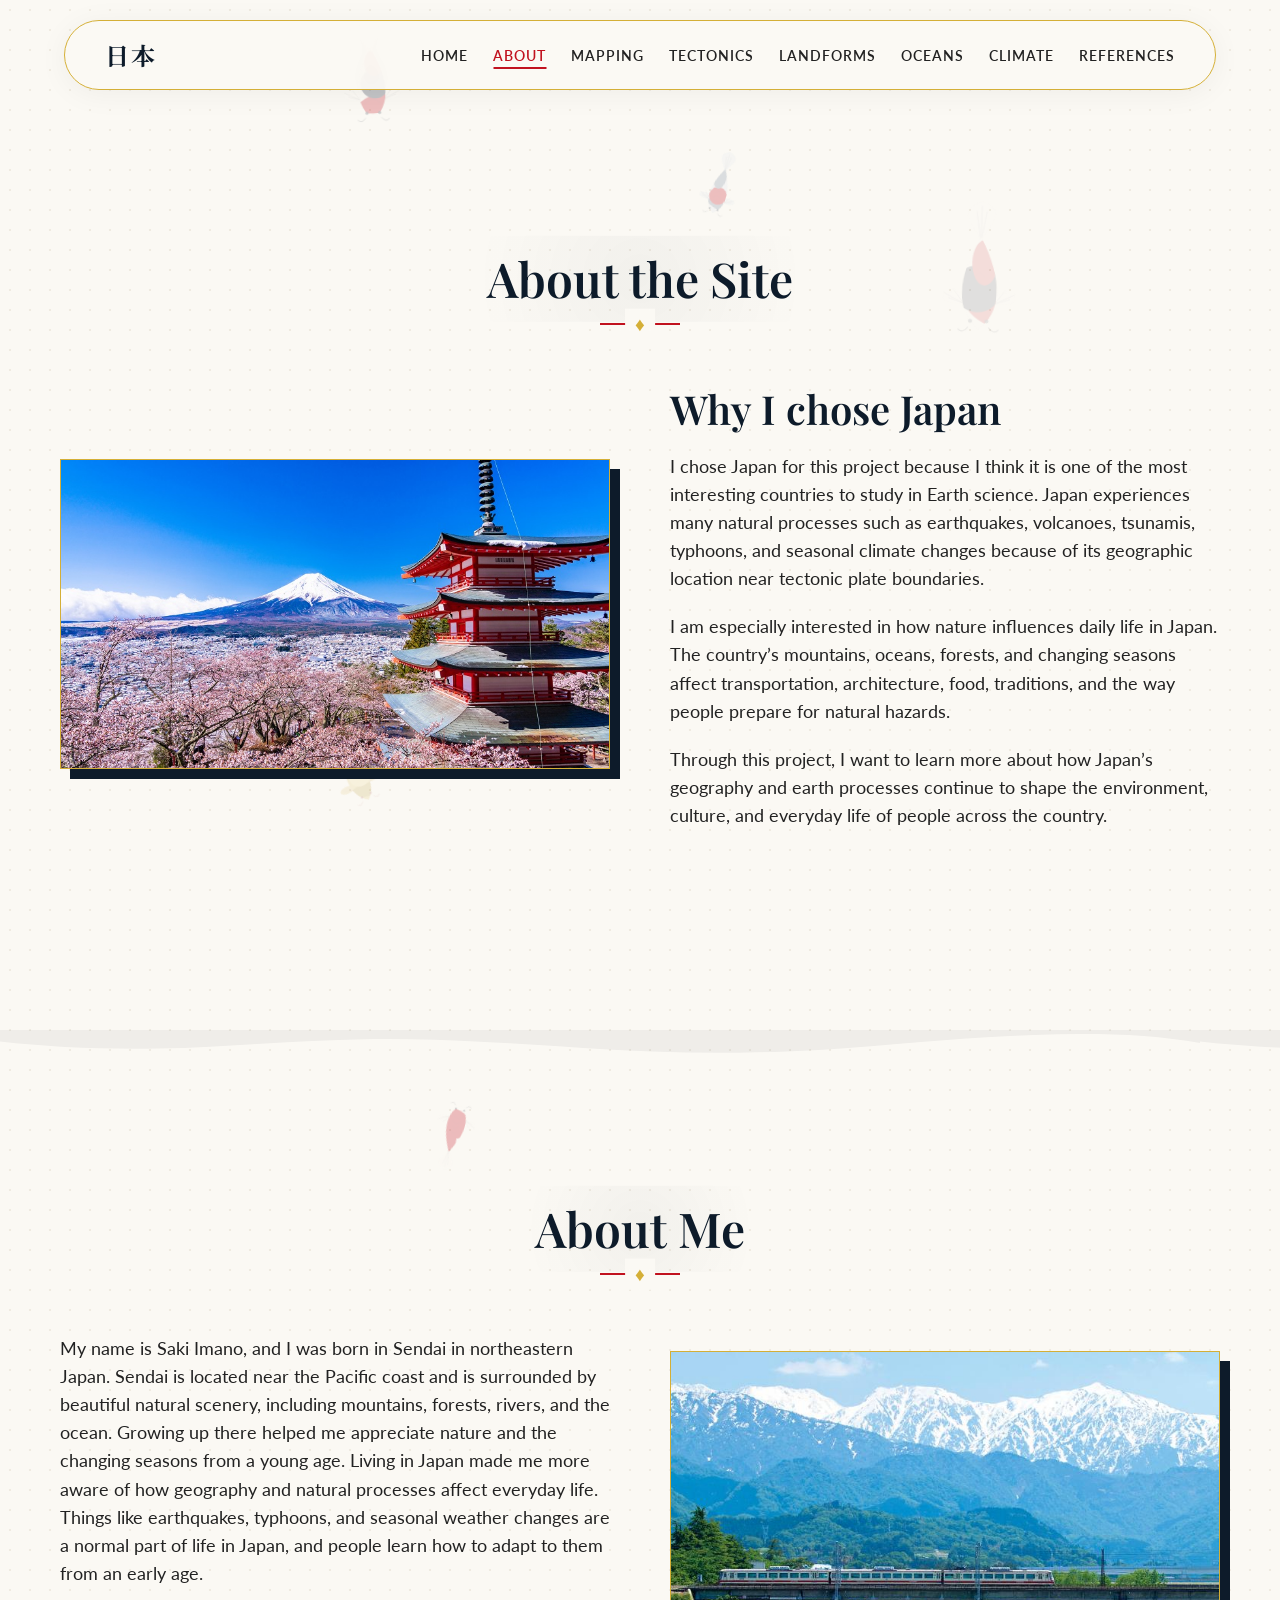
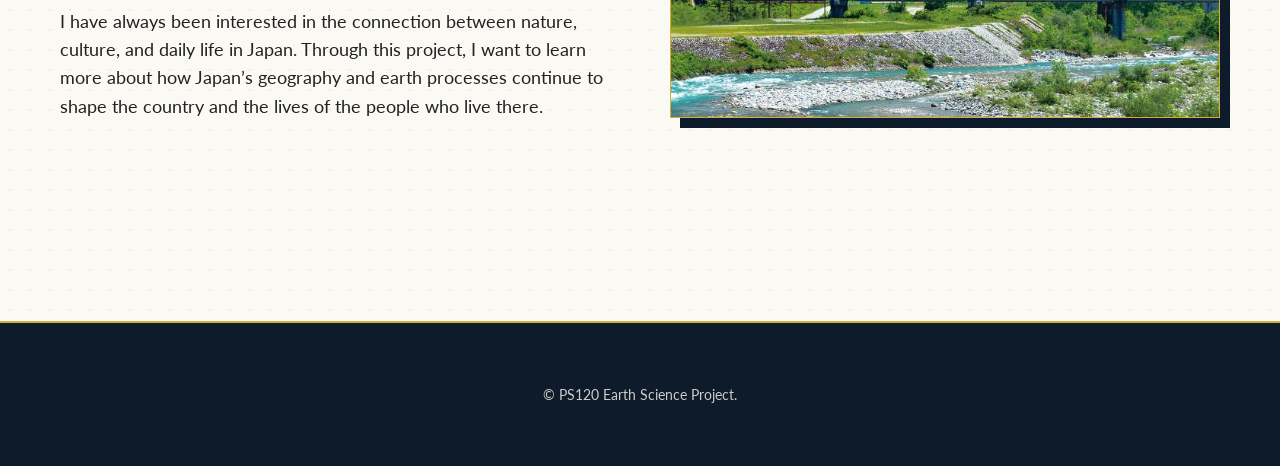
==== commit b12f92fd: "week1 final final" ====
--- a/about.html
+++ b/about.html
@@ -65,14 +65,15 @@
 
       <div class="split-layout fade-in">
         <div class="split-text">
-          <p>Saki Imano was born in Sendai, a city located in the northeastern region of Japan near the Pacific coast.
-            Sendai is known for its natural scenery, seasonal climate, and connection to both the ocean and surrounding
-            mountains. Growing up in Sendai helped me become more aware of how nature and geography affect everyday life
-            in Japan. The region experiences seasonal weather changes and is also connected to important natural events
-            such as earthquakes and tsunamis, which have influenced communities and disaster preparation throughout the
-            area. Living in Japan allowed me to experience how closely culture and nature are connected. The changing
-            seasons, natural landscapes, and environment continue to influence traditions, daily life, and the way
-            people interact with nature.</p>
+          <p>My name is Saki Imano, and I was born in Sendai in northeastern Japan. Sendai is located near the Pacific
+            coast and is surrounded by beautiful natural scenery, including mountains, forests, rivers, and the ocean.
+            Growing up there helped me appreciate nature and the changing seasons from a young age. Living in Japan made
+            me more aware of how geography and natural processes affect everyday life. Things like earthquakes,
+            typhoons, and seasonal weather changes are a normal part of life in Japan, and people learn how to adapt to
+            them from an early age.</p>
+          <p>I have always been interested in the connection between nature, culture, and daily life in Japan. Through
+            this project, I want to learn more about how Japan’s geography and earth processes continue to shape the
+            country and the lives of the people who live there.</p>
         </div>
         <div class="split-image">
           <img src="assets/images/train.jpg" alt="Train" class="reveal-ink parallax-img">
